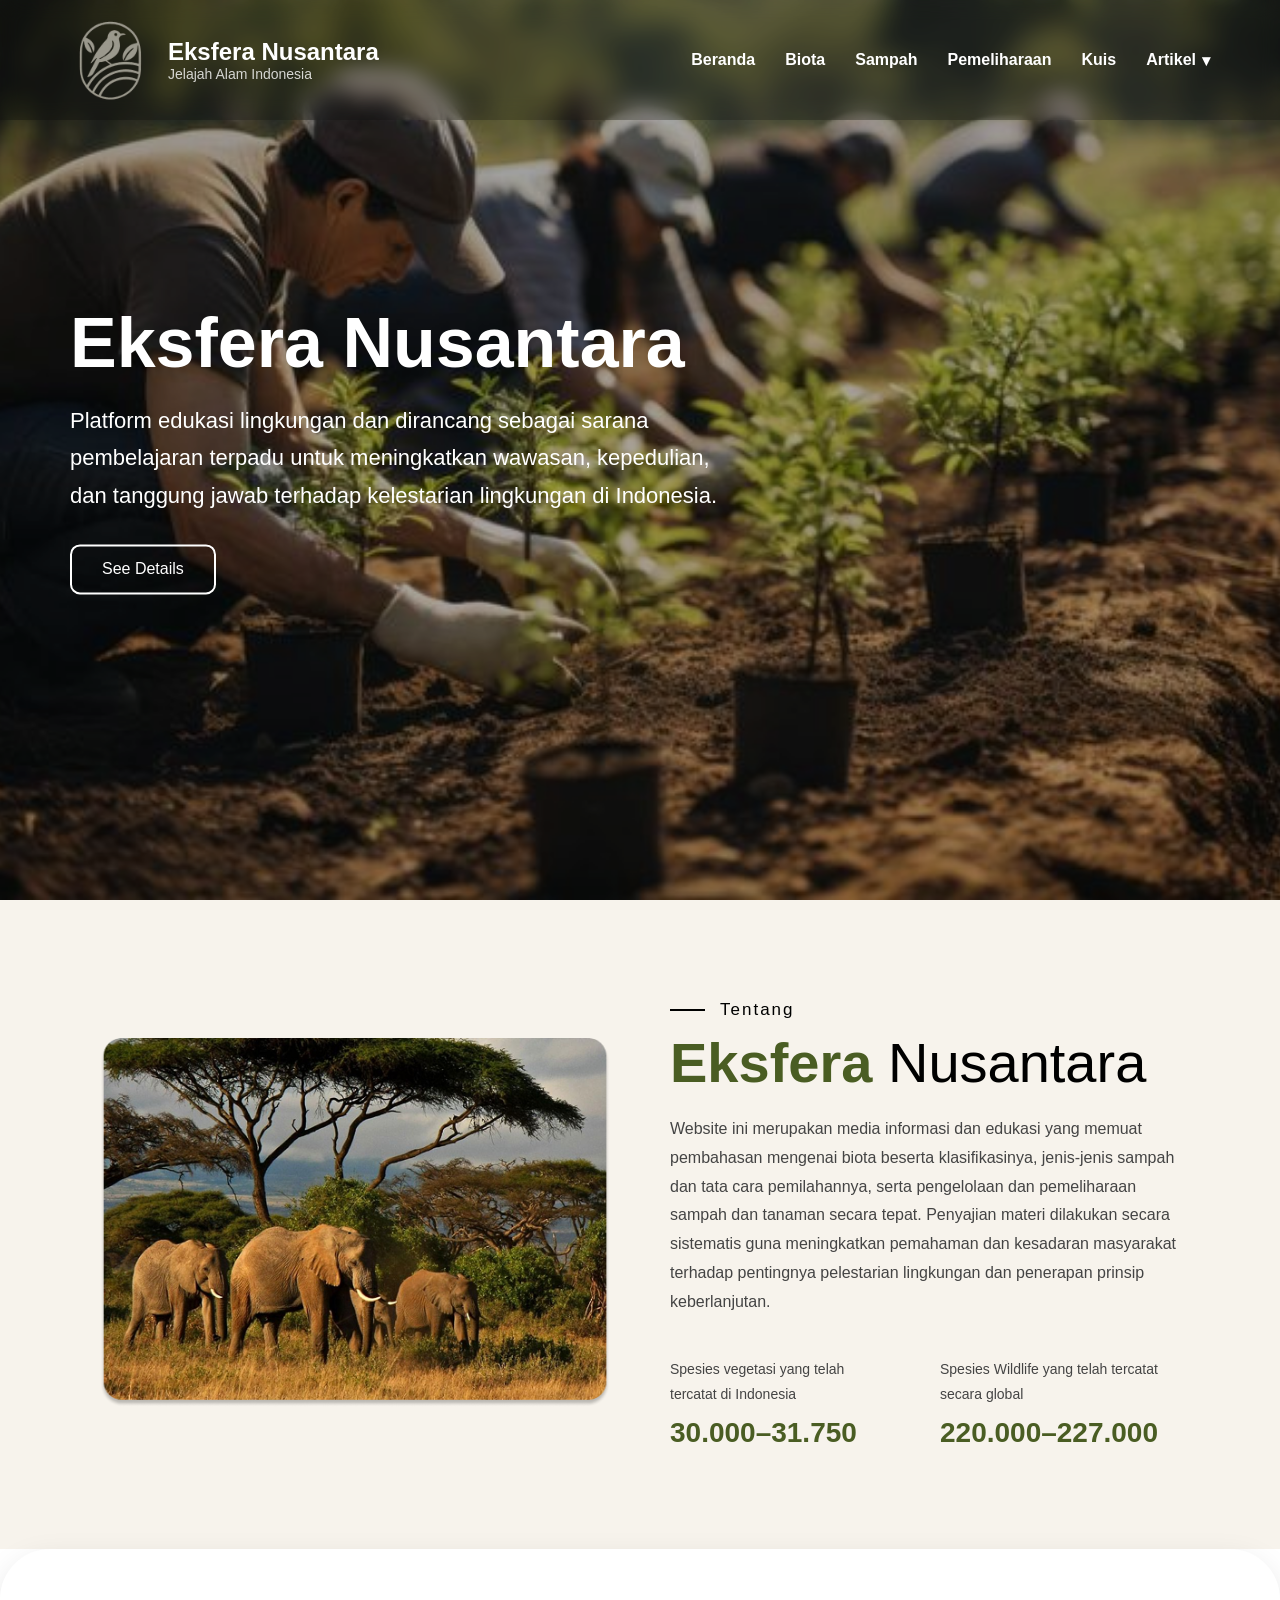
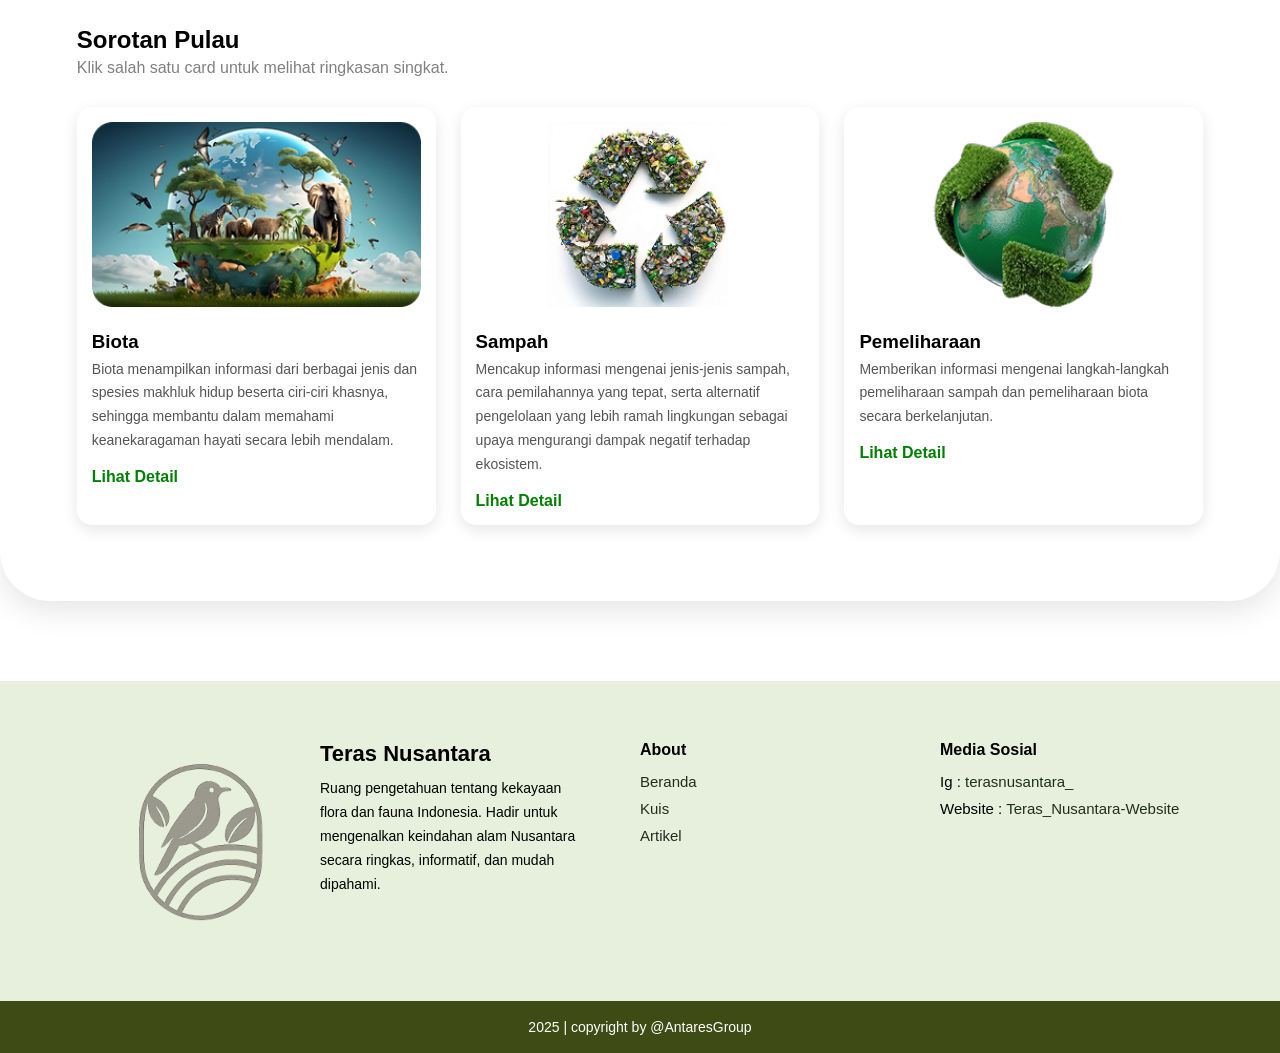
==== pages/beranda.html @ f38873b1 "first commit" ====
<!DOCTYPE html>
<html lang="en">

<head>
    <meta charset="UTF-8">
    <meta name="viewport" content="width=device-width, initial-scale=1.0">
    <link rel="stylesheet" href="../assets/css/beranda.css">
    <title>Eksfera Nusantara | Beranda</title>
</head>

<body>
    <header>
        <nav>
            <div class="logo-nav">
                <img src="../assets/gambar/logo.png" alt="Logo">
            </div>

            <div class="nama-web">
                <h2>Eksfera Nusantara</h2>
                <p>Jelajah Alam Indonesia</p>
            </div>

            <div class="menu-nav">
                <ul>
                    <li><a href="beranda.html">Beranda</a></li>
                    <li><a href="biota.html">Biota</a></li>
                    <li><a href="sampah.html">Sampah</a></li>
                    <li><a href="pemeliharaan.html">Pemeliharaan</a></li>
                    <li><a href="quiz.html">Kuis</a></li>
                </ul>

            <div class="dropdown">
                    <button class="dropbtn">
                        Artikel
                        <span class="arrow">▾</span>
                    </button>

            <div class="dropdown-content">
                        <a href="jawa.html">Pulau Jawa</a>
                        <a href="sumatera.html">Pulau Sumatera</a>
                        <a href="kalimantan.html">Pulau Kalimantan</a>
                        <a href="sulawesi.html">Pulau Sulawesi</a>
                        <a href="papua.html">Pulau Papua</a>
            </div>
        </div>
    </div>

 </nav>
        <div class="tagline">
            <h1>Eksfera Nusantara</h1>
            <p>Platform edukasi lingkungan dan dirancang sebagai sarana pembelajaran terpadu untuk meningkatkan wawasan, kepedulian, dan tanggung jawab terhadap kelestarian lingkungan di Indonesia.</p>
            <a href="#about" class="see-details-btn">See Details</a>
        </div>
    </header>

    <section class="about">
        <div class="about-container">
            <div class="about-image">
            <img src="../assets/gambar/bgTtg.png" alt="">
            </div>

        <div class="about-content">
           <span id="about" class="about-label">Tentang</span>
                <h2><span class="highlight">Eksfera</span> Nusantara</h2>
                    <p>Website ini merupakan media informasi dan edukasi yang memuat pembahasan mengenai biota beserta klasifikasinya, jenis-jenis sampah dan tata cara pemilahannya, serta pengelolaan dan pemeliharaan sampah dan tanaman secara tepat. Penyajian materi dilakukan secara sistematis guna meningkatkan pemahaman dan kesadaran masyarakat terhadap pentingnya pelestarian lingkungan dan penerapan prinsip keberlanjutan.</p>

        <div class="stats">
            <div class="stat">
                <p>Spesies vegetasi yang telah tercatat di Indonesia</p>
                    <h3>30.000–31.750</h3>
        </div>
        <div class="stat">
            <p>Spesies Wildlife yang telah tercatat secara global</p>
                    <h3>220.000–227.000</h3>
        </div>
        </div>
        </div>
        </div>
    </section>

<section class="islands">
    <h2>Sorotan Pulau</h2>
    <p class="sub">Klik salah satu card untuk melihat ringkasan singkat.</p>

    <div class="card-container">
        <div class="card">
            <img src="../assets/gambar/world.png" alt="Biota">
            <h3>Biota</h3>
            <p>Biota menampilkan informasi dari berbagai jenis dan spesies makhluk hidup beserta ciri-ciri khasnya, sehingga membantu dalam memahami keanekaragaman hayati secara lebih mendalam.</p>
            <a class="lihat-detail" href="Sumatera.html">Lihat Detail</a>
        </div>

        <div class="card">
            <img src="../assets/gambar/bgBiota.png" alt="Sampah">
            <h3>Sampah</h3>
            <p>Mencakup informasi mengenai jenis-jenis sampah, cara pemilahannya yang tepat, serta alternatif pengelolaan yang lebih ramah lingkungan sebagai upaya mengurangi dampak negatif terhadap ekosistem.</p>
            <a class="lihat-detail" href="Kalimantan.html">Lihat Detail</a>
        </div>

        <div class="card">
            <img src="../assets/gambar/world2.png" alt="Pemeliharaan">
            <h3>Pemeliharaan</h3>
            <p>Memberikan informasi mengenai langkah-langkah pemeliharaan sampah dan pemeliharaan biota secara       berkelanjutan.</p>
            <a class="lihat-detail" href="jawa.html">Lihat Detail</a>
        </div>
    </div>
</section>

 <footer class="footer">
        <div class="footer-container">

            <div class="footer-brand">
                <img src="../assets/gambar/logo.png">
                <div class="brand-text">
                    <h2>Teras Nusantara</h2>
                    <p>
                        Ruang pengetahuan tentang kekayaan flora dan fauna Indonesia.
                        Hadir untuk mengenalkan keindahan alam Nusantara secara ringkas,
                        informatif, dan mudah dipahami.
                    </p>
                </div>
            </div>

            <div class="footer-menu">
                <h3>About</h3>
                <ul>
                    <li><a href="beranda.html">Beranda</a></li>
                    <li><a href="quiz.html">Kuis</a></li>
                    <li><a href="jawa.html">Artikel</a></li>
                </ul>
            </div>

            <div class="footer-menu">
                <h3>Media Sosial</h3>
                <ul>
                    <li>Ig : <a
                            href="https://www.instagram.com/terasnusantara__?utm_source=ig_web_button_share_sheet&igsh=ZDNlZDc0MzIxNw==">terasnusantara_</a>
                    </li>
                    <li>Website : <a
                            href="https://github.com/royyy-han/Teras_Nusantara-Website">Teras_Nusantara-Website</a></li>
                </ul>
            </div>

        </div>

        <div class="footer-bottom">
            <p>2025 | copyright by @AntaresGroup</p>
        </div>
    </footer>

</body>

</html>
---- assets/css/beranda.css ----
* {
  margin: 0;
  padding: 0;
  box-sizing: border-box;
}

html, body {
  width: 100%;
  overflow-x: hidden;
  font-family: Arial, Helvetica, sans-serif;
}

header {
  width: 100%;
  min-height: 100vh;
  background-image: url(../gambar/hero.jpg);
  background-size: cover;
  background-position: center;
  background-repeat: no-repeat;
  color: white;
  position: relative;
  padding-top: 90px;
}

header::before {
  content: "";
  position: absolute;
  inset: 0;
  background: rgba(0,0,0,0.35);
}

header > * {
  position: relative;
  z-index: 2;
}

/* ===== NAVBAR ===== */
nav {
  position: fixed;
  top: 0;
  left: 0;
  width: 100%;
  z-index: 1000;
  display: flex;
  justify-content: space-between;
  align-items: center;
  padding: 10px 70px;
  /* background: rgba(255,255,255,0.08); */
  background: rgba(0,0,0,0.2);
  backdrop-filter: blur(10px);
  -webkit-backdrop-filter: blur(10px);
}
.logo-nav {
  display: flex;
  margin-left: -10px;
  align-items: center;
  gap: 12px;
}

.logo-nav img {
  width: 100px;
  height: auto;
}

.nama-web {
  margin-left: 8px;
  margin-right: auto;
}

.nama-web h2 {
  font-size: 24px;
  font-weight: bold;
}

.nama-web p {
  font-size: 14px;
  opacity: 0.8;
}

.menu-nav {
  display: flex;
  align-items: center;
  gap: 30px;
}

.menu-nav ul {
  display: flex;
  list-style: none;
  gap: 30px;
}

.menu-nav ul li a {
  text-decoration: none;
  color: white;
  font-weight: 600;
  transition: 0.3s;
}

.menu-nav ul li a:hover {
  opacity: 0.7;
}

.dropdown {
  position: relative;
}

.dropbtn {
  background: transparent;
  border: none;
  color: white;
  font-size: 16px;
  font-weight: 600;
  cursor: pointer;

  display: flex;
  align-items: center;
  gap: 6px;
}

.arrow {
  transition: 0.3s;
}

.dropdown-content {
  position: absolute;
  top: 40px;
  right: 0;
  background: white;
  min-width: 220px;
  border-radius: 12px;
  overflow: hidden;
  opacity: 0;
  visibility: hidden;
  transform: translateY(10px);
  transition: 0.3s ease;
  box-shadow: 0 10px 25px rgba(0,0,0,0.15);
}

.dropdown-content a {
  display: block;
  padding: 14px 18px;
  text-decoration: none;
  color: #333;
  transition: 0.2s;
}

.dropdown-content a:hover {
  background: #f3f3f3;
}

/* ===== HOVER DROPDOWN ===== */
.dropdown:hover .dropdown-content {
  opacity: 1;
  visibility: visible;
  transform: translateY(0);
}

.dropdown:hover .arrow {
  transform: rotate(180deg);
}

.tagline {
  position: absolute;
  top: 50%;
  left: 70px;
  transform: translateY(-50%);
  max-width: 650px;
}

.tagline h1 {
  font-size: 70px;
  line-height: 1.1;
  margin-bottom: 20px;
}

.tagline p {
  font-size: 22px;
  line-height: 1.7;
  margin-bottom: 30px;
}

.see-details-btn {
  display: inline-block;
  padding: 14px 30px;
  border: 2px solid white;
  border-radius: 10px;
  color: white;
  text-decoration: none;
  transition: 0.3s;
}

.see-details-btn:hover {
  background: white;
  color: black;
}

.about {
  background: #f7f3ec;
  padding: clamp(50px, 8vw, 100px);
}

.about-container {
  display: grid;
  grid-template-columns: 1fr 1fr;
  gap: 60px;
  align-items: center;
}

.about-image img {
  width: 100%;
  border-radius: 20px;
  object-fit: cover;
}

.about-label {
  position: relative;
  padding-left: 50px;
  font-size: 17px;
  letter-spacing: 2px;
}

.about-label::before {
  content: "";
  position: absolute;
  left: 0;
  top: 50%;
  width: 35px;
  height: 2px;
  background: #000;
  transform: translateY(-50%);
}

.about-content h2 {
  font-size: clamp(2rem, 5vw, 3.5rem);
  margin: 10px 0 20px;
  font-weight: 500;
}

.about-content .highlight {
  color: #4a5d23;
  font-weight: 700;
}

.about-content p {
  font-size: 16px;
  line-height: 1.8;
  color: #444;
}

.stats {
  display: flex;
  gap: 50px;
  flex-wrap: wrap;
  margin-top: 40px;
}

.stat p {
  font-size: 14px;
  color: #444;
  max-width: 220px;
}

.stat h3 {
  font-size: 28px;
  margin-top: 10px;
  color: #4a5d23;
}

.islands {
  background: white;
  padding: clamp(40px, 6vw, 100px);
  border-radius: 50px;
  box-shadow: 0 10px 30px rgba(0, 0, 0, 0.1);
}

.islands h2 {
  margin-bottom: 5px;
}

.sub {
  color: gray;
  margin-bottom: 30px;
}

.card-container {
  display: grid;
  grid-template-columns: repeat(auto-fit, minmax(280px, 1fr));
  gap: 25px;
}

.card {
  background: #fff;
  border-radius: 15px;
  padding: 15px;
  box-shadow: 0 5px 15px rgba(0, 0, 0, 0.1);
  transition: 0.3s ease;
  cursor: pointer;
}

.card:hover {
  transform: translateY(-8px);
  box-shadow: 0 12px 25px rgba(0, 0, 0, 0.15);
}

.card img {
  width: 100%;
  border-radius: 12px;
  margin-bottom: 10px;
}

.card h3 {
  margin: 10px 0 5px;
}

.card p {
  font-size: 14px;
  color: #555;
  line-height: 1.7;
}

.lihat-detail {
  display: inline-block;
  margin-top: 15px;
  color: green;
  text-decoration: none;
  font-weight: bold;
}

/* FOOTER */

.footer {
  background-color: #e7f0dc;
  margin-top: 80px;
}

.footer-container {
  max-width: 1200px;
  margin: auto;
  padding: clamp(40px, 6vw, 60px);
  display: grid;
  grid-template-columns: 2fr 1fr 1fr;
  gap: 60px;
}

.footer-brand {
  display: flex;
  gap: 20px;
  align-items: flex-start;
}

.footer-brand img {
  width: 200px;
  height: auto;
}

.brand-text h2 {
  font-size: 22px;
}

.brand-text p {
  margin-top: 10px;
  font-size: 14px;
  line-height: 1.7;
}

.footer-menu h3 {
  font-size: 16px;
  margin-bottom: 14px;
}

.footer-menu ul {
  list-style: none;
}

.footer-menu ul li {
  margin-bottom: 10px;
  font-size: 15px;
  
}

.footer-menu ul li a {
  text-decoration: none;
  color: #1f2f1f;
}

.footer-bottom {
  background-color: #3F4B15;
  text-align: center;
  padding: 18px 10px;
}

.footer-bottom p {
  color: white;
  font-size: 14px;
}

.footer-menu ul li a:hover {
  color: #4a5d23;
}

/* responsive */
@media (max-width: 768px) {

 nav {
    flex-direction: column;
    gap: 20px;
    padding: 20px;
  }

  .nama-web {
    margin: 0;
    text-align: center;
  }

  .menu-nav {
    flex-direction: column;
    gap: 15px;
  }

  .menu-nav ul {
    flex-wrap: wrap;
    justify-content: center;
  }

  .dropdown-content {
    left: 50%;
    transform: translateX(-50%) translateY(10px);
  }

  .dropdown:hover .dropdown-content {
    transform: translateX(-50%) translateY(0);
  }

  .tagline {
    left: 20px;
    right: 20px;
    max-width: 100%;
  }

  .tagline h1 {
    font-size: 45px;
  }

  .tagline p {
    font-size: 18px;
  }

  .about {
    padding: 60px 20px;
  }

  .about-container {
    grid-template-columns: 1fr;
  }

  .stats {
    flex-direction: column;
    gap: 20px;
  }

  .islands {
    padding: 40px 20px;
    border-radius: 20px;
  }

  .footer-container {
    grid-template-columns: 1fr;
    text-align: center;
  }

  .footer-brand {
    flex-direction: column;
    align-items: center;
  }
}
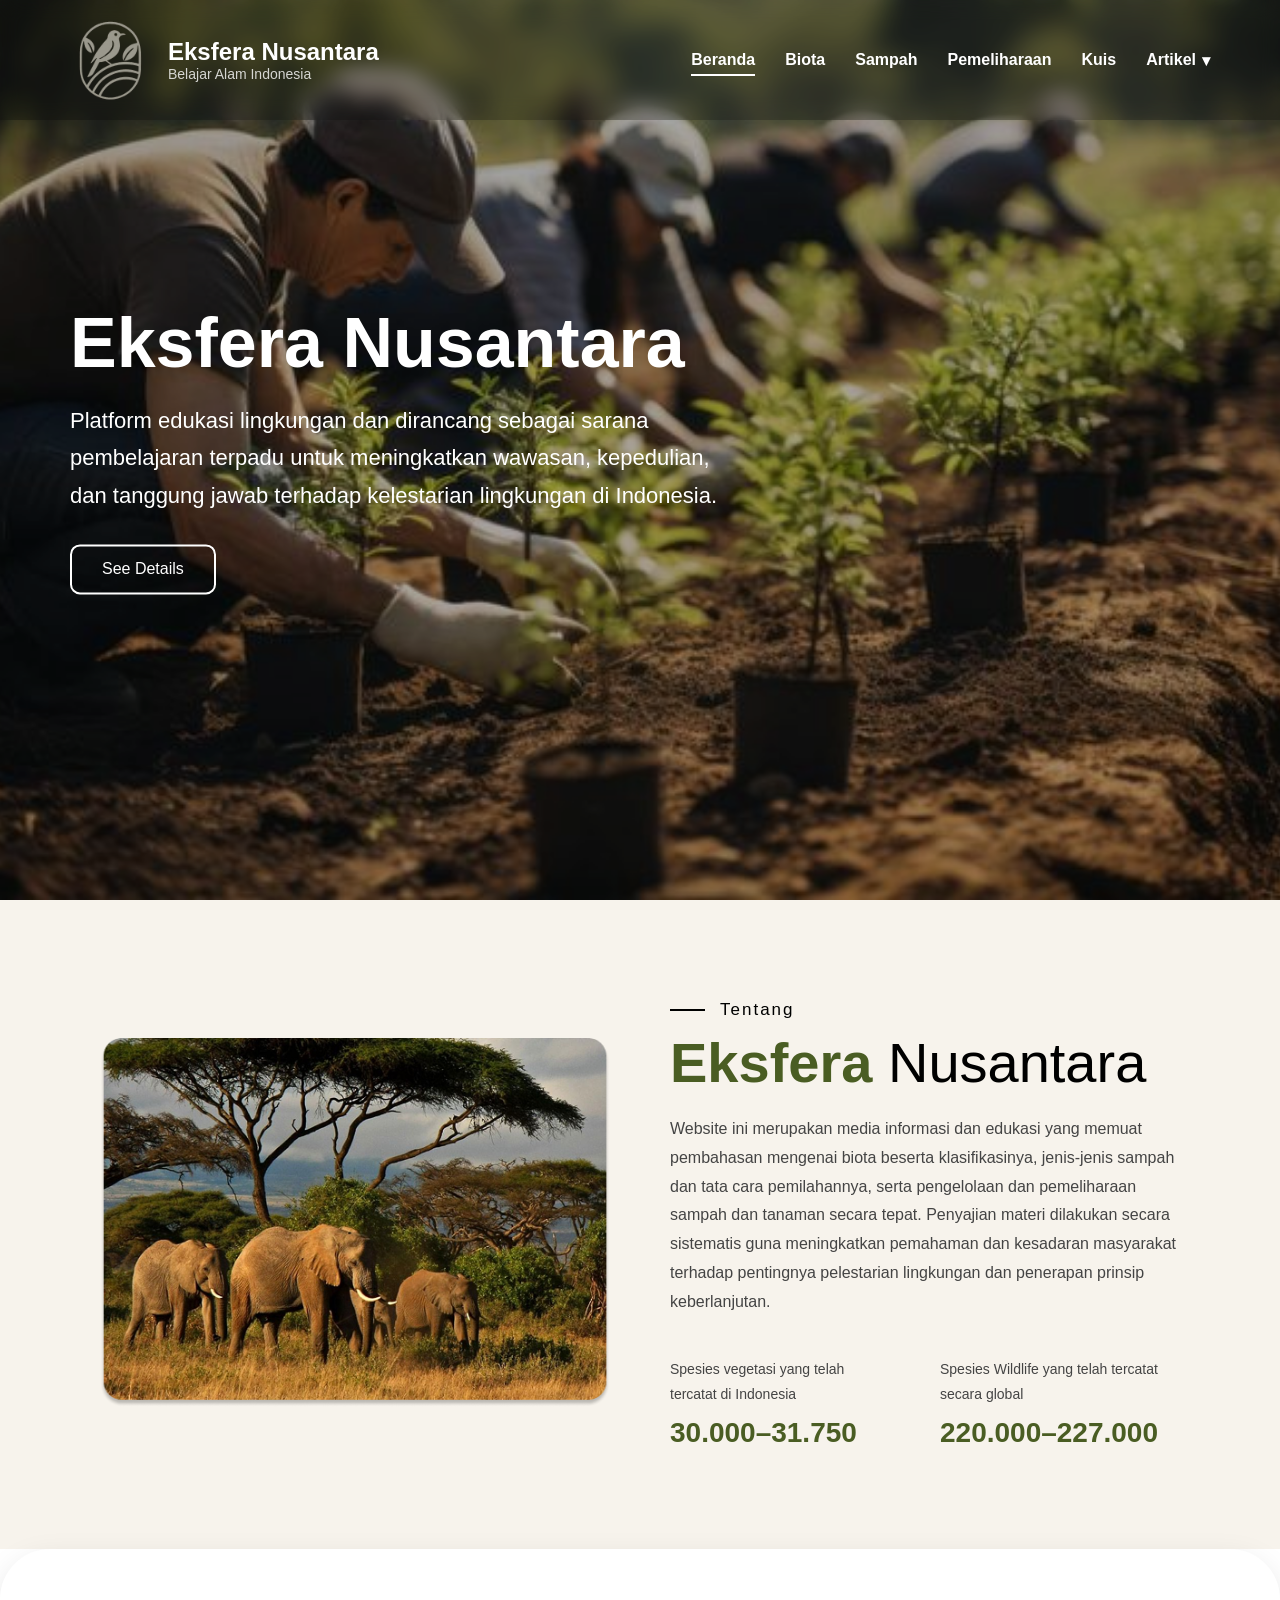
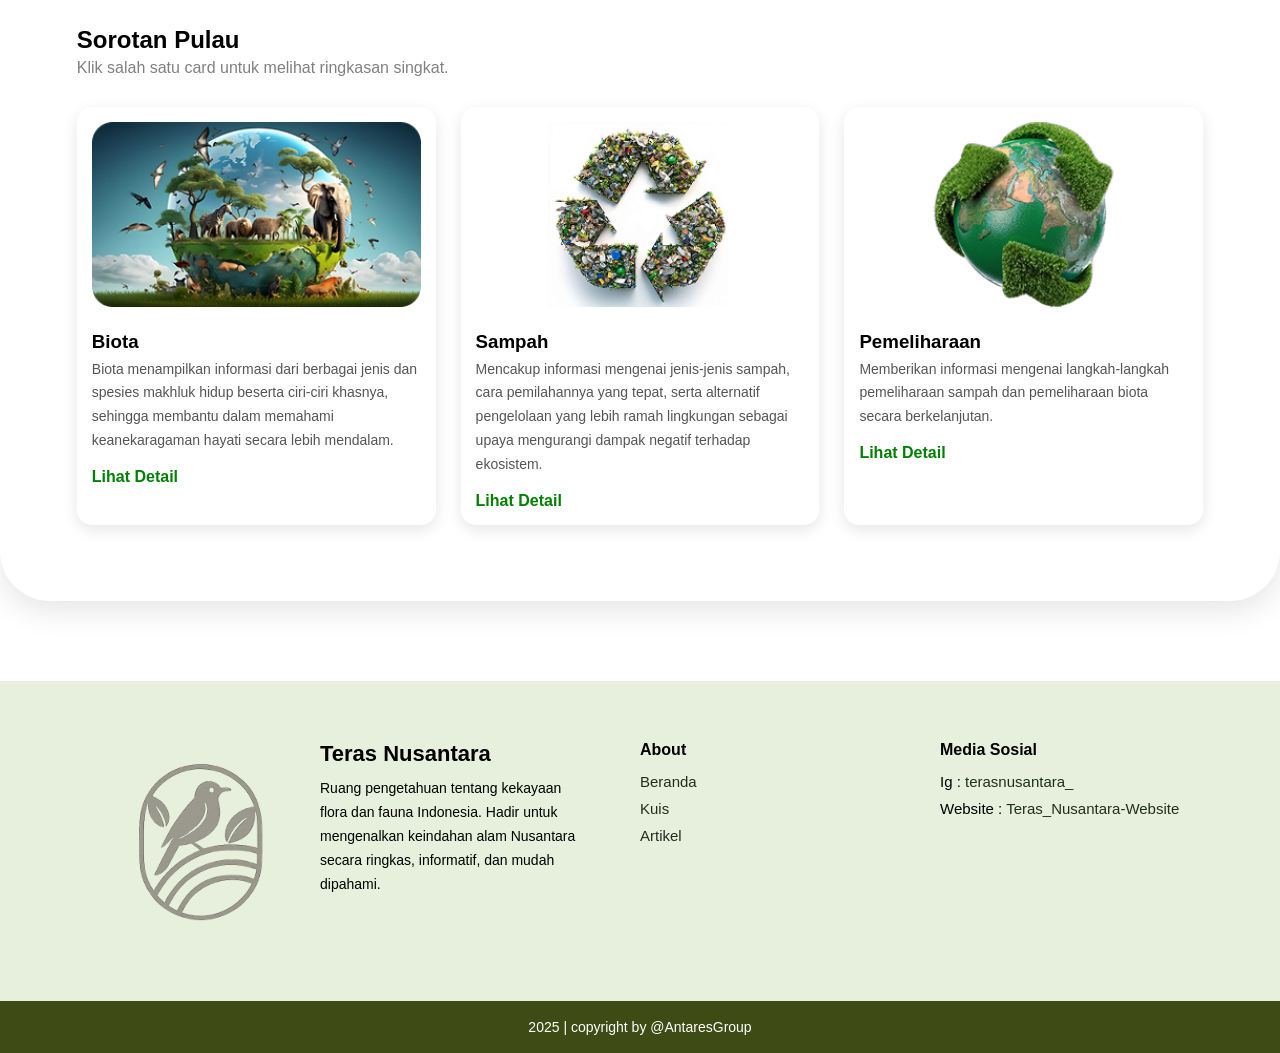
==== commit 564d7061: "add : new code" ====
--- a/pages/beranda.html
+++ b/pages/beranda.html
@@ -9,7 +9,7 @@
 </head>
 
 <body>
-    <header>
+    <header class="hero-beranda">
         <nav>
             <div class="logo-nav">
                 <img src="../assets/gambar/logo.png" alt="Logo">
@@ -17,12 +17,12 @@
 
             <div class="nama-web">
                 <h2>Eksfera Nusantara</h2>
-                <p>Jelajah Alam Indonesia</p>
+                <p>Belajar Alam Indonesia</p>
             </div>
 
             <div class="menu-nav">
                 <ul>
-                    <li><a href="beranda.html">Beranda</a></li>
+                    <li><a href="beranda.html" class="active">Beranda</a></li>
                     <li><a href="biota.html">Biota</a></li>
                     <li><a href="sampah.html">Sampah</a></li>
                     <li><a href="pemeliharaan.html">Pemeliharaan</a></li>
@@ -91,7 +91,7 @@
         </div>
 
         <div class="card">
-            <img src="../assets/gambar/bgBiota.png" alt="Sampah">
+            <img src="../assets/gambar/biota.png" alt="Sampah">
             <h3>Sampah</h3>
             <p>Mencakup informasi mengenai jenis-jenis sampah, cara pemilahannya yang tepat, serta alternatif pengelolaan yang lebih ramah lingkungan sebagai upaya mengurangi dampak negatif terhadap ekosistem.</p>
             <a class="lihat-detail" href="Kalimantan.html">Lihat Detail</a>
--- a/assets/css/beranda.css
+++ b/assets/css/beranda.css
@@ -4,6 +4,10 @@
   box-sizing: border-box;
 }
 
+html {
+  scroll-behavior: smooth;
+}
+
 html, body {
   width: 100%;
   overflow-x: hidden;
@@ -13,13 +17,24 @@
 header {
   width: 100%;
   min-height: 100vh;
-  background-image: url(../gambar/hero.jpg);
   background-size: cover;
   background-position: center;
   background-repeat: no-repeat;
   color: white;
   position: relative;
   padding-top: 90px;
+}
+
+header.hero-beranda {
+  background-image: url(../gambar/bgBeranda.jpg);
+}
+
+header.hero-sampah {
+  background-image: url(../gambar/bgSampah.png);
+}
+
+header.hero-pemeliharaan {
+  background-image: url(../gambar/bgPemeliharaan.png);
 }
 
 header::before {
@@ -45,11 +60,11 @@
   justify-content: space-between;
   align-items: center;
   padding: 10px 70px;
-  /* background: rgba(255,255,255,0.08); */
   background: rgba(0,0,0,0.2);
   backdrop-filter: blur(10px);
   -webkit-backdrop-filter: blur(10px);
 }
+
 .logo-nav {
   display: flex;
   margin-left: -10px;
@@ -97,9 +112,17 @@
 }
 
 .menu-nav ul li a:hover {
-  opacity: 0.7;
-}
-
+  opacity: 1;
+}
+
+.menu-nav ul li a:hover,
+.menu-nav ul li a.active {
+  border-bottom: 2px solid white; 
+  padding-bottom: 6px;           
+  opacity: 1;                   
+}
+
+/* ===== DROPDOWN ===== */
 .dropdown {
   position: relative;
 }
@@ -111,7 +134,6 @@
   font-size: 16px;
   font-weight: 600;
   cursor: pointer;
-
   display: flex;
   align-items: center;
   gap: 6px;
@@ -159,6 +181,7 @@
   transform: rotate(180deg);
 }
 
+/* ===== HERO TAGLINE ===== */
 .tagline {
   position: absolute;
   top: 50%;
@@ -194,6 +217,7 @@
   color: black;
 }
 
+/* ===== ABOUT SECTION ===== */
 .about {
   background: #f7f3ec;
   padding: clamp(50px, 8vw, 100px);
@@ -266,6 +290,7 @@
   color: #4a5d23;
 }
 
+/* ===== ISLANDS SECTION ===== */
 .islands {
   background: white;
   padding: clamp(40px, 6vw, 100px);
@@ -326,8 +351,7 @@
   font-weight: bold;
 }
 
-/* FOOTER */
-
+/* ===== FOOTER ===== */
 .footer {
   background-color: #e7f0dc;
   margin-top: 80px;
@@ -375,12 +399,15 @@
 .footer-menu ul li {
   margin-bottom: 10px;
   font-size: 15px;
-  
 }
 
 .footer-menu ul li a {
   text-decoration: none;
   color: #1f2f1f;
+}
+
+.footer-menu ul li a:hover {
+  color: #4a5d23;
 }
 
 .footer-bottom {
@@ -394,14 +421,9 @@
   font-size: 14px;
 }
 
-.footer-menu ul li a:hover {
-  color: #4a5d23;
-}
-
-/* responsive */
+/* ===== RESPONSIVE MEDIA QUERY ===== */
 @media (max-width: 768px) {
-
- nav {
+  nav {
     flex-direction: column;
     gap: 20px;
     padding: 20px;
@@ -424,6 +446,7 @@
 
   .dropdown-content {
     left: 50%;
+    right: auto;
     transform: translateX(-50%) translateY(10px);
   }
 
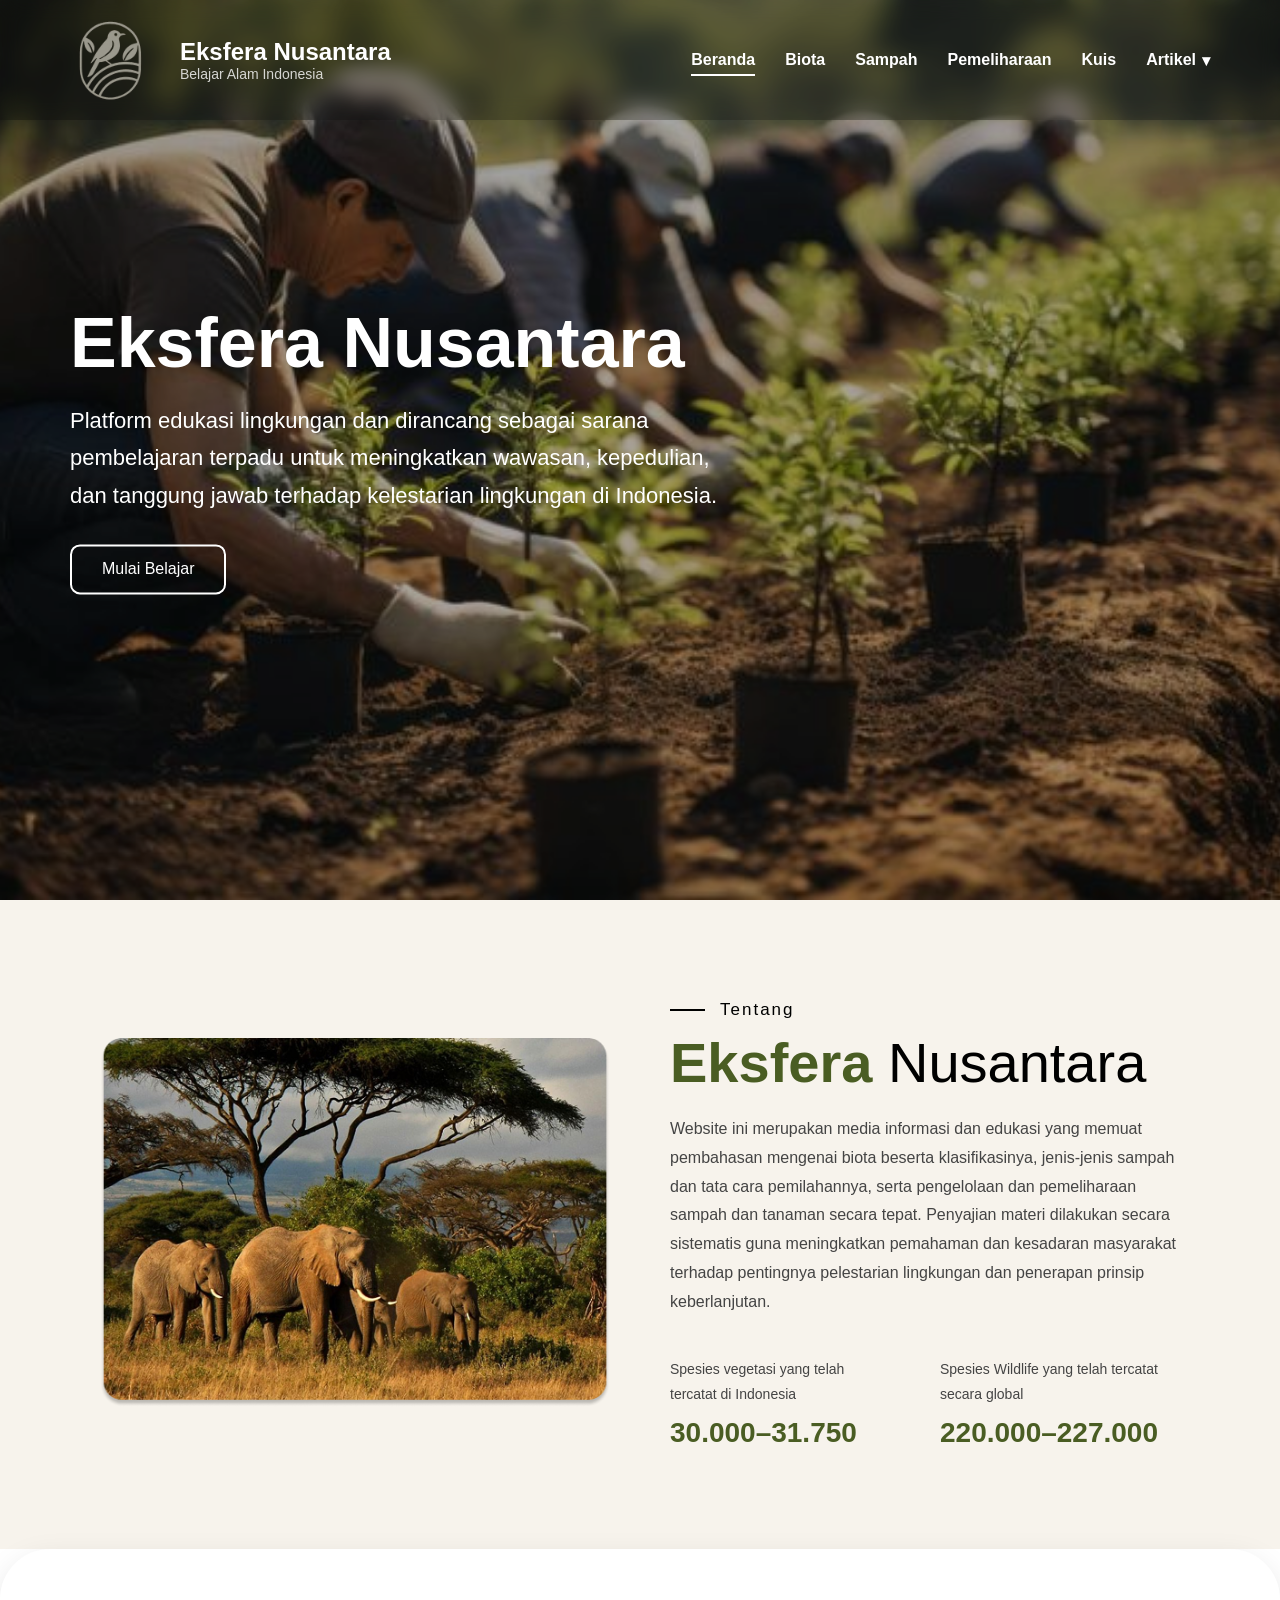
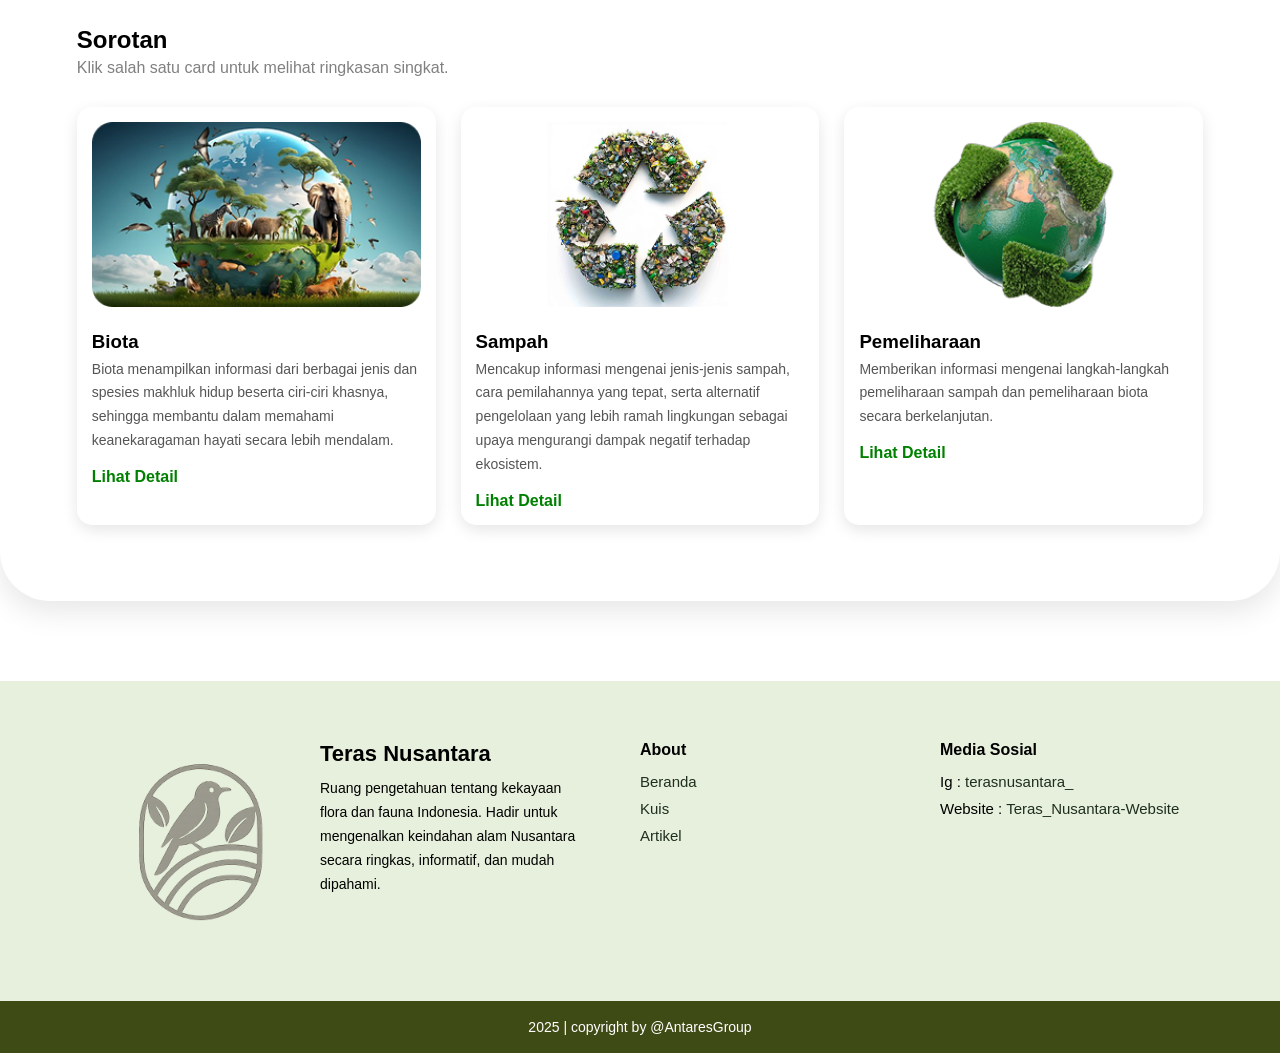
==== commit 27176a90: "add : new thing" ====
--- a/pages/beranda.html
+++ b/pages/beranda.html
@@ -4,7 +4,7 @@
 <head>
     <meta charset="UTF-8">
     <meta name="viewport" content="width=device-width, initial-scale=1.0">
-    <link rel="stylesheet" href="../assets/css/beranda.css">
+    <link rel="stylesheet" href="../assets/css/eksfera.css">
     <title>Eksfera Nusantara | Beranda</title>
 </head>
 
@@ -12,13 +12,14 @@
     <header class="hero-beranda">
         <nav>
             <div class="logo-nav">
-                <img src="../assets/gambar/logo.png" alt="Logo">
-            </div>
+            <img src="../assets/gambar/logo.png" alt="Logo">
 
             <div class="nama-web">
-                <h2>Eksfera Nusantara</h2>
-                <p>Belajar Alam Indonesia</p>
-            </div>
+            <h2>Eksfera Nusantara</h2>
+            <p>Belajar Alam Indonesia</p>
+        </div>
+    </div>
+
 
             <div class="menu-nav">
                 <ul>
@@ -49,7 +50,7 @@
         <div class="tagline">
             <h1>Eksfera Nusantara</h1>
             <p>Platform edukasi lingkungan dan dirancang sebagai sarana pembelajaran terpadu untuk meningkatkan wawasan, kepedulian, dan tanggung jawab terhadap kelestarian lingkungan di Indonesia.</p>
-            <a href="#about" class="see-details-btn">See Details</a>
+            <a href="#about" class="see-details-btn">Mulai Belajar</a>
         </div>
     </header>
 
@@ -79,7 +80,7 @@
     </section>
 
 <section class="islands">
-    <h2>Sorotan Pulau</h2>
+    <h2>Sorotan</h2>
     <p class="sub">Klik salah satu card untuk melihat ringkasan singkat.</p>
 
     <div class="card-container">
@@ -94,14 +95,14 @@
             <img src="../assets/gambar/biota.png" alt="Sampah">
             <h3>Sampah</h3>
             <p>Mencakup informasi mengenai jenis-jenis sampah, cara pemilahannya yang tepat, serta alternatif pengelolaan yang lebih ramah lingkungan sebagai upaya mengurangi dampak negatif terhadap ekosistem.</p>
-            <a class="lihat-detail" href="Kalimantan.html">Lihat Detail</a>
+            <a class="lihat-detail" href="sampah.html">Lihat Detail</a>
         </div>
 
         <div class="card">
             <img src="../assets/gambar/world2.png" alt="Pemeliharaan">
             <h3>Pemeliharaan</h3>
             <p>Memberikan informasi mengenai langkah-langkah pemeliharaan sampah dan pemeliharaan biota secara       berkelanjutan.</p>
-            <a class="lihat-detail" href="jawa.html">Lihat Detail</a>
+            <a class="lihat-detail" href="pemeliharaan.html">Lihat Detail</a>
         </div>
     </div>
 </section>
--- a/assets/css/eksfera.css
+++ b/assets/css/eksfera.css
@@ -0,0 +1,693 @@
+* {
+  margin: 0;
+  padding: 0;
+  box-sizing: border-box;
+}
+
+html {
+  scroll-behavior: smooth;
+}
+
+html, body {
+  width: 100%;
+  overflow-x: hidden;
+  font-family: Arial, Helvetica, sans-serif;
+}
+
+header {
+  width: 100%;
+  min-height: 100vh;
+  background-size: cover;
+  background-position: center;
+  background-repeat: no-repeat;
+  color: white;
+  position: relative;
+  padding-top: 90px;
+}
+
+header.hero-beranda {
+  background-image: url(../gambar/bgBeranda.jpg);
+}
+
+header.hero-sampah {
+  background-image: url(../gambar/bgSampah.png);
+}
+
+header.hero-pemeliharaan {
+  background-image: url(../gambar/bgPemeliharaan.png);
+}
+.hero-pemeliharaan .tagline h1 {
+  font-size: 50px;
+}
+
+header::before {
+  content: "";
+  position: absolute;
+  inset: 0;
+  background: rgba(0,0,0,0.35);
+}
+
+header > * {
+  position: relative;
+  z-index: 2;
+}
+
+/* ===== NAVBAR ===== */
+nav {
+  position: fixed;
+  top: 0;
+  left: 0;
+  width: 100%;
+  z-index: 1000;
+  display: flex;
+  justify-content: space-between;
+  align-items: center;
+  padding: 10px 70px;
+  background: rgba(0,0,0,0.2);
+  backdrop-filter: blur(10px);
+  -webkit-backdrop-filter: blur(10px);
+}
+
+.logo-nav {
+  display: flex;
+  margin-left: -10px;
+  align-items: center;
+  gap: 12px;
+}
+
+.logo-nav img {
+  width: 100px;
+  height: auto;
+}
+
+.nama-web {
+  margin-left: 8px;
+  margin-right: auto;
+}
+
+.nama-web h2 {
+  font-size: 24px;
+  font-weight: bold;
+}
+
+.nama-web p {
+  font-size: 14px;
+  opacity: 0.8;
+}
+
+.menu-nav {
+  display: flex;
+  align-items: center;
+  gap: 30px;
+}
+
+.menu-nav ul {
+  display: flex;
+  list-style: none;
+  gap: 30px;
+}
+
+.menu-nav ul li a {
+  text-decoration: none;
+  color: white;
+  font-weight: 600;
+  transition: 0.3s;
+}
+
+.menu-nav ul li a:hover {
+  opacity: 1;
+}
+
+.menu-nav ul li a:hover,
+.menu-nav ul li a.active {
+  border-bottom: 2px solid white; 
+  padding-bottom: 6px;           
+  opacity: 1;                   
+}
+
+/* ===== DROPDOWN ===== */
+.dropdown {
+  position: relative;
+}
+
+.dropbtn {
+  background: transparent;
+  border: none;
+  color: white;
+  font-size: 16px;
+  font-weight: 600;
+  cursor: pointer;
+  display: flex;
+  align-items: center;
+  gap: 6px;
+}
+
+.arrow {
+  transition: 0.3s;
+}
+
+.dropdown-content {
+  position: absolute;
+  top: 40px;
+  right: 0;
+  background: white;
+  min-width: 220px;
+  border-radius: 12px;
+  overflow: hidden;
+  opacity: 0;
+  visibility: hidden;
+  transform: translateY(10px);
+  transition: 0.3s ease;
+  box-shadow: 0 10px 25px rgba(0,0,0,0.15);
+}
+
+.dropdown-content a {
+  display: block;
+  padding: 14px 18px;
+  text-decoration: none;
+  color: #333;
+  transition: 0.2s;
+}
+
+.dropdown-content a:hover {
+  background: #f3f3f3;
+}
+
+/* ===== HOVER DROPDOWN ===== */
+.dropdown:hover .dropdown-content {
+  opacity: 1;
+  visibility: visible;
+  transform: translateY(0);
+}
+
+.dropdown:hover .arrow {
+  transform: rotate(180deg);
+}
+
+/* ===== HERO TAGLINE ===== */
+.tagline {
+  position: absolute;
+  top: 50%;
+  left: 70px;
+  transform: translateY(-50%);
+  max-width: 650px;
+}
+
+.tagline h1 {
+  font-size: 70px;
+  line-height: 1.1;
+  margin-bottom: 20px;
+}
+
+.tagline p {
+  font-size: 22px;
+  line-height: 1.7;
+  margin-bottom: 30px;
+}
+
+.see-details-btn {
+  display: inline-block;
+  padding: 14px 30px;
+  border: 2px solid white;
+  border-radius: 10px;
+  color: white;
+  text-decoration: none;
+  transition: 0.3s;
+}
+
+.see-details-btn:hover {
+  background: white;
+  color: black;
+}
+
+/* ===== ABOUT SECTION ===== */
+#about {
+  scroll-margin-top: 200px;
+}
+
+.about {
+  background: #f7f3ec;
+  padding: clamp(50px, 8vw, 100px);
+}
+
+.about-container {
+  display: grid;
+  grid-template-columns: 1fr 1fr;
+  gap: 60px;
+  align-items: center;
+}
+
+.about-image img {
+  width: 100%;
+  border-radius: 20px;
+  object-fit: cover;
+}
+
+.about-label {
+  position: relative;
+  padding-left: 50px;
+  font-size: 17px;
+  letter-spacing: 2px;
+}
+
+.about-label::before {
+  content: "";
+  position: absolute;
+  left: 0;
+  top: 50%;
+  width: 35px;
+  height: 2px;
+  background: #000;
+  transform: translateY(-50%);
+}
+
+.about-content h2 {
+  font-size: clamp(2rem, 5vw, 3.5rem);
+  margin: 10px 0 20px;
+  font-weight: 500;
+}
+
+.about-content .highlight {
+  color: #4a5d23;
+  font-weight: 700;
+}
+
+.about-content p {
+  font-size: 16px;
+  line-height: 1.8;
+  color: #444;
+}
+
+.stats {
+  display: flex;
+  gap: 50px;
+  flex-wrap: wrap;
+  margin-top: 40px;
+}
+
+.stat p {
+  font-size: 14px;
+  color: #444;
+  max-width: 220px;
+}
+
+.stat h3 {
+  font-size: 28px;
+  margin-top: 10px;
+  color: #4a5d23;
+}
+
+/* ===== ISLANDS SECTION ===== */
+.islands {
+  background: white;
+  padding: clamp(40px, 6vw, 100px);
+  border-radius: 50px;
+  box-shadow: 0 10px 30px rgba(0, 0, 0, 0.1);
+}
+
+.islands h2 {
+  margin-bottom: 5px;
+}
+
+.sub {
+  color: gray;
+  margin-bottom: 30px;
+}
+
+.card-container {
+  display: grid;
+  grid-template-columns: repeat(auto-fit, minmax(280px, 1fr));
+  gap: 25px;
+}
+
+.card {
+  background: #fff;
+  border-radius: 15px;
+  padding: 15px;
+  box-shadow: 0 5px 15px rgba(0, 0, 0, 0.1);
+  transition: 0.3s ease;
+  cursor: pointer;
+}
+
+.card:hover {
+  transform: translateY(-8px);
+  box-shadow: 0 12px 25px rgba(0, 0, 0, 0.15);
+}
+
+.card img {
+  width: 100%;
+  border-radius: 12px;
+  margin-bottom: 10px;
+}
+
+.card h3 {
+  margin: 10px 0 5px;
+}
+
+.card p {
+  font-size: 14px;
+  color: #555;
+  line-height: 1.7;
+}
+
+.lihat-detail {
+  display: inline-block;
+  margin-top: 15px;
+  color: green;
+  text-decoration: none;
+  font-weight: bold;
+}
+
+/* ===== FOOTER ===== */
+.footer {
+  background-color: #e7f0dc;
+  margin-top: 80px;
+}
+
+.footer-container {
+  max-width: 1200px;
+  margin: auto;
+  padding: clamp(40px, 6vw, 60px);
+  display: grid;
+  grid-template-columns: 2fr 1fr 1fr;
+  gap: 60px;
+}
+
+.footer-brand {
+  display: flex;
+  gap: 20px;
+  align-items: flex-start;
+}
+
+.footer-brand img {
+  width: 200px;
+  height: auto;
+}
+
+.brand-text h2 {
+  font-size: 22px;
+}
+
+.brand-text p {
+  margin-top: 10px;
+  font-size: 14px;
+  line-height: 1.7;
+}
+
+.footer-menu h3 {
+  font-size: 16px;
+  margin-bottom: 14px;
+}
+
+.footer-menu ul {
+  list-style: none;
+}
+
+.footer-menu ul li {
+  margin-bottom: 10px;
+  font-size: 15px;
+}
+
+.footer-menu ul li a {
+  text-decoration: none;
+  color: #1f2f1f;
+}
+
+.footer-menu ul li a:hover {
+  color: #4a5d23;
+}
+
+.footer-bottom {
+  background-color: #3F4B15;
+  text-align: center;
+  padding: 18px 10px;
+}
+
+.footer-bottom p {
+  color: white;
+  font-size: 14px;
+}
+
+/* ===== RESPONSIVE MEDIA QUERY ===== */
+@media (max-width: 768px) {
+  nav {
+    flex-direction: column;
+    gap: 20px;
+    padding: 20px;
+  }
+
+  .nama-web {
+    margin: 0;
+    text-align: center;
+  }
+
+  .menu-nav {
+    flex-direction: column;
+    gap: 15px;
+  }
+
+  .menu-nav ul {
+    flex-wrap: wrap;
+    justify-content: center;
+  }
+
+  .dropdown-content {
+    left: 50%;
+    right: auto;
+    transform: translateX(-50%) translateY(10px);
+  }
+
+  .dropdown:hover .dropdown-content {
+    transform: translateX(-50%) translateY(0);
+  }
+
+  .tagline {
+    left: 20px;
+    right: 20px;
+    max-width: 100%;
+  }
+
+  .tagline h1 {
+    font-size: 45px;
+  }
+
+  .tagline p {
+    font-size: 18px;
+  }
+
+  .about {
+    padding: 60px 20px;
+  }
+
+  .about-container {
+    grid-template-columns: 1fr;
+  }
+
+  .stats {
+    flex-direction: column;
+    gap: 20px;
+  }
+
+  .islands {
+    padding: 40px 20px;
+    border-radius: 20px;
+  }
+
+  .footer-container {
+    grid-template-columns: 1fr;
+    text-align: center;
+  }
+
+  .footer-brand {
+    flex-direction: column;
+    align-items: center;
+  }
+}
+/* sampah css */
+#jenis-sampah {
+  scroll-margin-top: 130px;
+}
+.sampah-container {
+    background-color: #FAF6ED;
+    padding: 80px 5%;
+    color: #333;
+}
+
+.section-title {
+    text-align: center;
+    margin-bottom: 50px;
+}
+
+.section-title h2 {
+    font-size: 28px;
+    margin-bottom: 10px;
+    color: #111;
+}
+
+.section-title p {
+    font-size: 16px;
+    color: #555;
+}
+
+/* --- GRID 5 JENIS SAMPAH --- */
+.jenis-grid {
+    display: grid;
+    grid-template-columns: repeat(auto-fit, minmax(220px, 1fr));
+    gap: 20px;
+    margin-bottom: 90px;
+}
+
+.card-jenis {
+    background-color: transparent;
+    border: 1px solid #E0D6C8;
+    border-radius: 15px;
+    padding: 25px 15px;
+    text-align: center;
+    transition: 0.3s;
+}
+
+.card-jenis:hover {
+    background-color: white;
+    box-shadow: 0 10px 20px rgba(0,0,0,0.05);
+    transform: translateY(-5px);
+}
+
+.card-jenis img {
+    width: 70px;
+    height: 70px;
+    object-fit: contain;
+    margin-bottom: 15px;
+}
+
+.card-jenis h3 {
+    font-size: 18px;
+    margin-bottom: 15px;
+    color: #222;
+}
+
+.card-jenis p {
+    font-size: 13px;
+    line-height: 1.6;
+    color: #666;
+    margin-bottom: 15px;
+}
+
+.contoh-box {
+    font-size: 12px;
+    line-height: 1.5;
+    color: #444;
+    margin-bottom: 20px;
+}
+
+.terurai {
+    font-size: 13px;
+    font-weight: bold;
+}
+
+.terurai .hijau { color: #329932; } /* Warna hijau untuk organik/kertas */
+.terurai .merah { color: #CC3333; } /* Warna merah untuk lama/tidak terurai */
+
+/* --- LIST DAMPAK SAMPAH --- */
+.dampak-list {
+    display: flex;
+    flex-direction: column;
+    gap: 20px;
+    max-width: 1000px;
+    margin: 0 auto 90px auto;
+}
+
+.dampak-item {
+    background-color: white;
+    border-radius: 12px;
+    padding: 25px 35px;
+    box-shadow: 0 4px 15px rgba(0,0,0,0.03);
+}
+
+.dampak-item h3 {
+    font-size: 17px;
+    margin-bottom: 15px;
+    color: #222;
+}
+
+.dampak-item ul {
+    list-style-type: disc;
+    padding-left: 20px;
+}
+
+.dampak-item ul li {
+    font-size: 14px;
+    line-height: 1.7;
+    color: #444;
+    margin-bottom: 8px;
+}
+
+.dampak-item ul li strong {
+    color: #222;
+}
+
+/* --- CALL TO ACTION (KUIS) --- */
+.cta-sampah {
+    display: grid;
+    grid-template-columns: 1fr 1fr;
+    gap: 30px;
+    max-width: 1000px;
+    margin: 0 auto;
+}
+
+.cta-card {
+    background-color: #F4EFE6;
+    border: 1px solid #E0D6C8;
+    border-radius: 15px;
+    padding: 30px;
+    display: flex;
+    flex-direction: column;
+    align-items: flex-start;
+}
+
+.cta-card h3 {
+    font-size: 18px;
+    margin-bottom: 10px;
+    color: #111;
+}
+
+.cta-card p {
+    font-size: 14px;
+    line-height: 1.6;
+    color: #555;
+    margin-bottom: 25px;
+    flex-grow: 1; /* Mendorong tombol selalu ke bawah agar sejajar */
+}
+
+.btn-outline {
+    display: inline-block;
+    padding: 10px 25px;
+    border: 2px solid #329932;
+    color: #329932;
+    text-decoration: none;
+    border-radius: 6px;
+    font-weight: bold;
+    font-size: 14px;
+    transition: 0.3s;
+}
+
+.btn-outline:hover {
+    background-color: #329932;
+    color: white;
+}
+
+/* =========================================
+   RESPONSIVE (HP / MOBILE)
+========================================= */
+@media (max-width: 768px) {
+    .sampah-container {
+        padding: 60px 20px;
+    }
+    
+    .cta-sampah {
+        grid-template-columns: 1fr; /* Tombol CTA menumpuk di HP */
+    }
+
+    .dampak-item {
+        padding: 20px;
+    }
+}
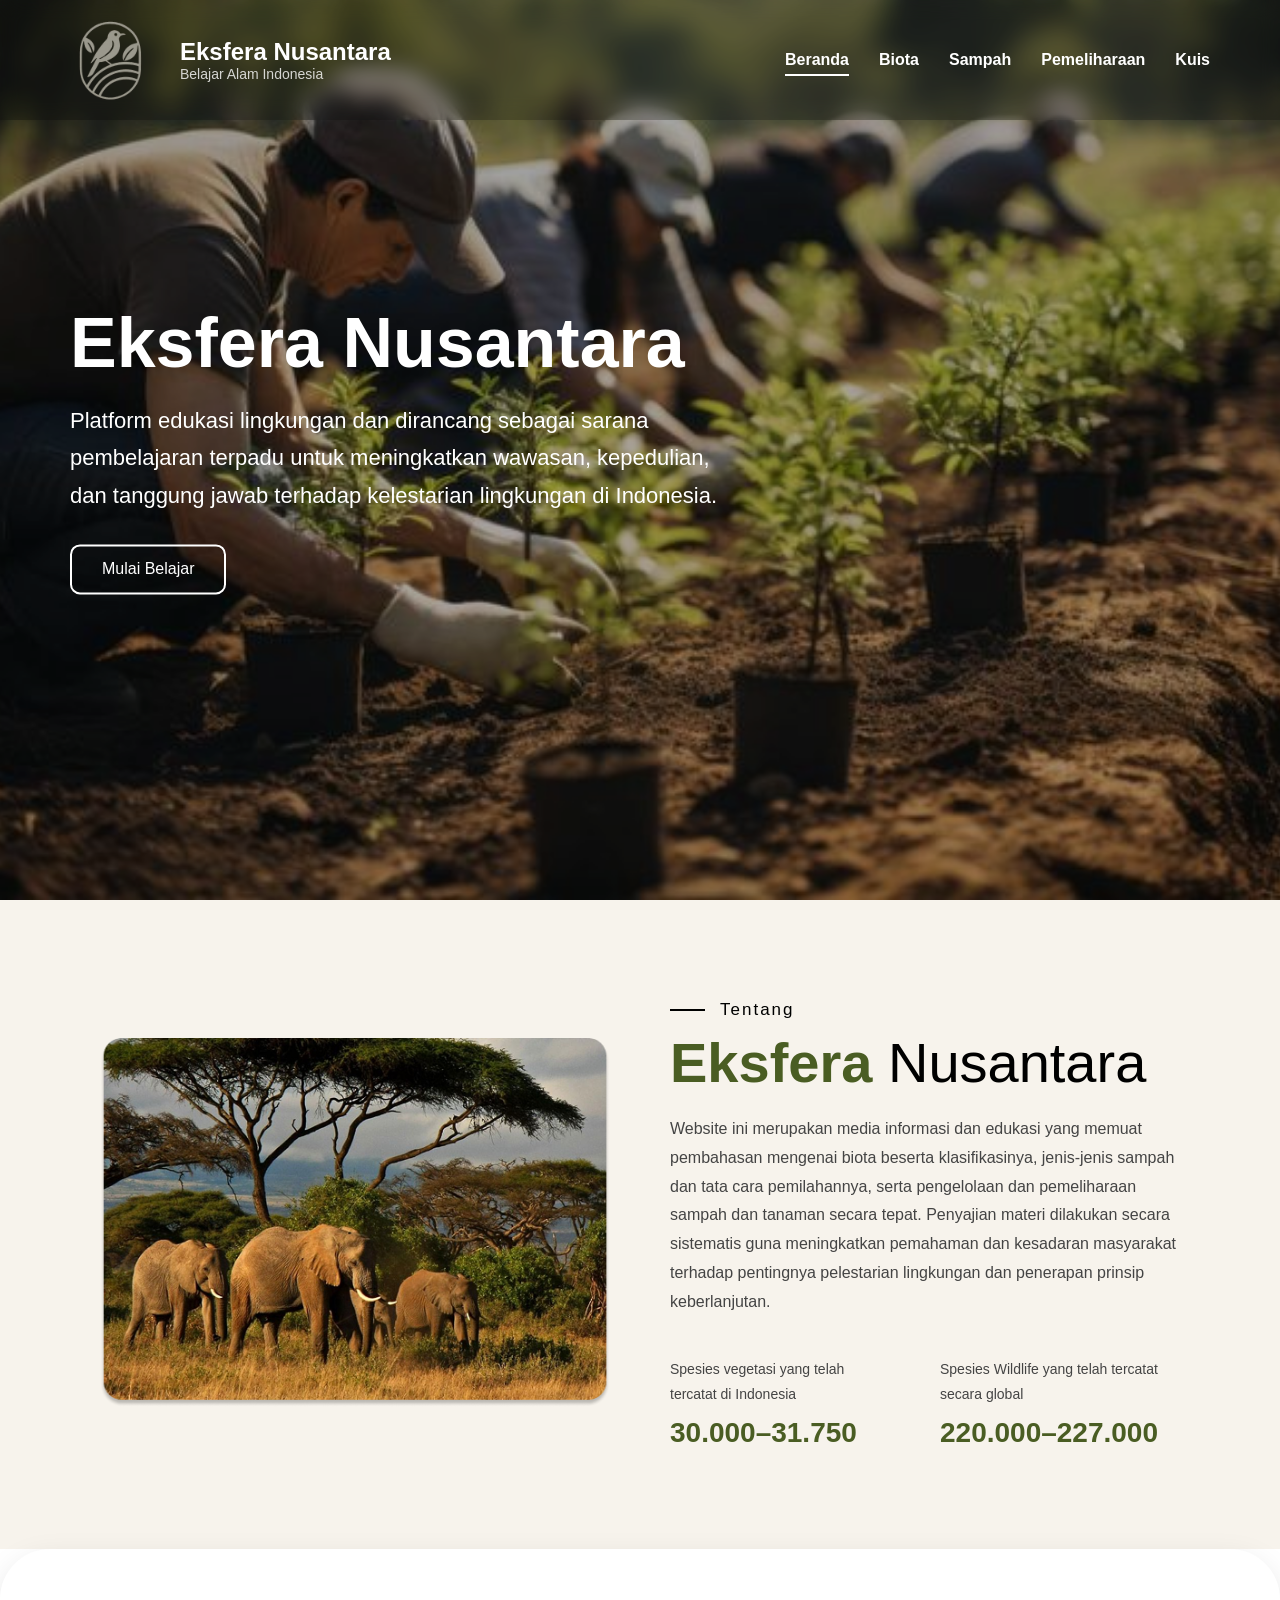
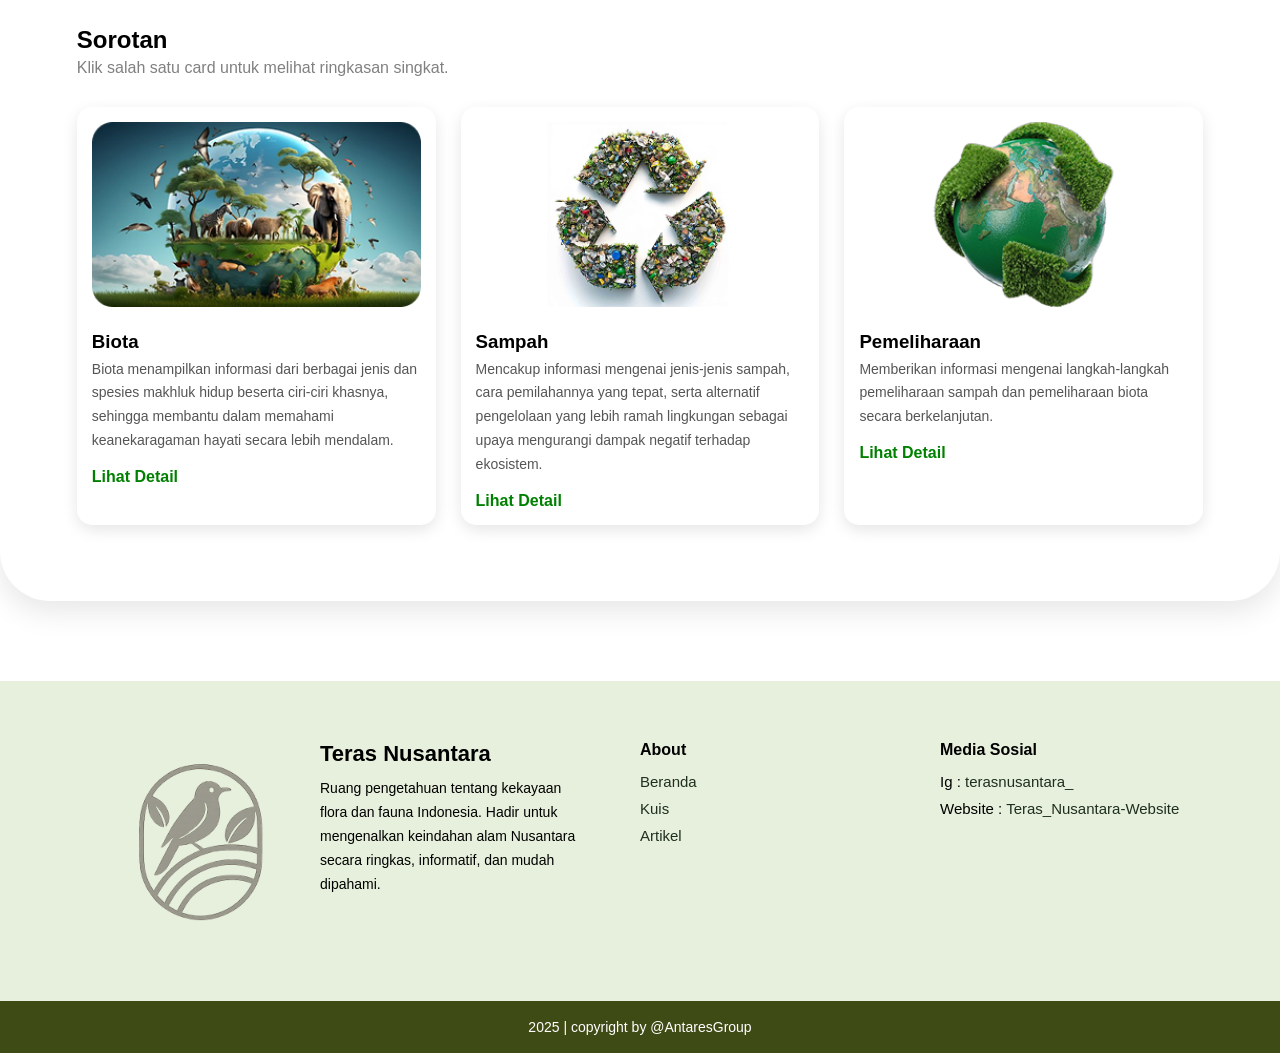
==== commit df779de4: "add : folder quiz" ====
--- a/pages/beranda.html
+++ b/pages/beranda.html
@@ -20,7 +20,6 @@
         </div>
     </div>
 
-
             <div class="menu-nav">
                 <ul>
                     <li><a href="beranda.html" class="active">Beranda</a></li>
@@ -29,23 +28,7 @@
                     <li><a href="pemeliharaan.html">Pemeliharaan</a></li>
                     <li><a href="quiz.html">Kuis</a></li>
                 </ul>
-
-            <div class="dropdown">
-                    <button class="dropbtn">
-                        Artikel
-                        <span class="arrow">▾</span>
-                    </button>
-
-            <div class="dropdown-content">
-                        <a href="jawa.html">Pulau Jawa</a>
-                        <a href="sumatera.html">Pulau Sumatera</a>
-                        <a href="kalimantan.html">Pulau Kalimantan</a>
-                        <a href="sulawesi.html">Pulau Sulawesi</a>
-                        <a href="papua.html">Pulau Papua</a>
-            </div>
-        </div>
     </div>
-
  </nav>
         <div class="tagline">
             <h1>Eksfera Nusantara</h1>
@@ -101,7 +84,7 @@
         <div class="card">
             <img src="../assets/gambar/world2.png" alt="Pemeliharaan">
             <h3>Pemeliharaan</h3>
-            <p>Memberikan informasi mengenai langkah-langkah pemeliharaan sampah dan pemeliharaan biota secara       berkelanjutan.</p>
+            <p>Memberikan informasi mengenai langkah-langkah pemeliharaan sampah dan pemeliharaan biota secara berkelanjutan.</p>
             <a class="lihat-detail" href="pemeliharaan.html">Lihat Detail</a>
         </div>
     </div>
--- a/assets/css/eksfera.css
+++ b/assets/css/eksfera.css
@@ -40,6 +40,21 @@
   font-size: 50px;
 }
 
+header.header-polos {
+  min-height: auto;
+  background-color: #EFEADD; 
+  padding-bottom: 20px;
+}
+header.header-polos::before {
+  display: none; 
+}
+header.header-polos .nama-web h2,
+header.header-polos .nama-web p,
+header.header-polos .menu-nav ul li a,
+header.header-polos .dropbtn {
+  color: #333; 
+}
+
 header::before {
   content: "";
   position: absolute;
@@ -52,7 +67,6 @@
   z-index: 2;
 }
 
-/* ===== NAVBAR ===== */
 nav {
   position: fixed;
   top: 0;
@@ -125,66 +139,6 @@
   opacity: 1;                   
 }
 
-/* ===== DROPDOWN ===== */
-.dropdown {
-  position: relative;
-}
-
-.dropbtn {
-  background: transparent;
-  border: none;
-  color: white;
-  font-size: 16px;
-  font-weight: 600;
-  cursor: pointer;
-  display: flex;
-  align-items: center;
-  gap: 6px;
-}
-
-.arrow {
-  transition: 0.3s;
-}
-
-.dropdown-content {
-  position: absolute;
-  top: 40px;
-  right: 0;
-  background: white;
-  min-width: 220px;
-  border-radius: 12px;
-  overflow: hidden;
-  opacity: 0;
-  visibility: hidden;
-  transform: translateY(10px);
-  transition: 0.3s ease;
-  box-shadow: 0 10px 25px rgba(0,0,0,0.15);
-}
-
-.dropdown-content a {
-  display: block;
-  padding: 14px 18px;
-  text-decoration: none;
-  color: #333;
-  transition: 0.2s;
-}
-
-.dropdown-content a:hover {
-  background: #f3f3f3;
-}
-
-/* ===== HOVER DROPDOWN ===== */
-.dropdown:hover .dropdown-content {
-  opacity: 1;
-  visibility: visible;
-  transform: translateY(0);
-}
-
-.dropdown:hover .arrow {
-  transform: rotate(180deg);
-}
-
-/* ===== HERO TAGLINE ===== */
 .tagline {
   position: absolute;
   top: 50%;
@@ -220,7 +174,6 @@
   color: black;
 }
 
-/* ===== ABOUT SECTION ===== */
 #about {
   scroll-margin-top: 200px;
 }
@@ -297,7 +250,6 @@
   color: #4a5d23;
 }
 
-/* ===== ISLANDS SECTION ===== */
 .islands {
   background: white;
   padding: clamp(40px, 6vw, 100px);
@@ -529,7 +481,6 @@
     color: #555;
 }
 
-/* --- GRID 5 JENIS SAMPAH --- */
 .jenis-grid {
     display: grid;
     grid-template-columns: repeat(auto-fit, minmax(220px, 1fr));
@@ -584,10 +535,9 @@
     font-weight: bold;
 }
 
-.terurai .hijau { color: #329932; } /* Warna hijau untuk organik/kertas */
-.terurai .merah { color: #CC3333; } /* Warna merah untuk lama/tidak terurai */
-
-/* --- LIST DAMPAK SAMPAH --- */
+.terurai .hijau { color: #329932; }
+.terurai .merah { color: #CC3333; } 
+
 .dampak-list {
     display: flex;
     flex-direction: column;
@@ -625,7 +575,6 @@
     color: #222;
 }
 
-/* --- CALL TO ACTION (KUIS) --- */
 .cta-sampah {
     display: grid;
     grid-template-columns: 1fr 1fr;
@@ -655,7 +604,7 @@
     line-height: 1.6;
     color: #555;
     margin-bottom: 25px;
-    flex-grow: 1; /* Mendorong tombol selalu ke bawah agar sejajar */
+    flex-grow: 1;
 }
 
 .btn-outline {
@@ -684,10 +633,219 @@
     }
     
     .cta-sampah {
-        grid-template-columns: 1fr; /* Tombol CTA menumpuk di HP */
+        grid-template-columns: 1fr;
     }
 
     .dampak-item {
         padding: 20px;
     }
-}+}
+
+/* pemeliharaan css */
+.pemeliharaan-container {
+    background-color: #FAF6ED; 
+    padding: 80px 5%;
+    color: #333;
+}
+
+.section-title {
+    text-align: center;
+    margin-bottom: 50px;
+}
+
+.section-title h2 {
+    font-size: 28px;
+    margin-bottom: 15px;
+    color: #111;
+}
+
+.section-title p {
+    font-size: 16px;
+    line-height: 1.6;
+    color: #555;
+}
+
+.panduan-grid {
+    display: grid;
+    grid-template-columns: repeat(auto-fit, minmax(300px, 1fr));
+    gap: 30px;
+    max-width: 1100px;
+    margin: 0 auto 90px auto;
+}
+
+.panduan-card {
+    background-color: #FCFBF8;
+    border: 1px solid #EAE3D5;
+    border-radius: 15px;
+    padding: 35px 30px;
+    box-shadow: 0 4px 15px rgba(0,0,0,0.02);
+    display: flex;
+    flex-direction: column;
+    align-items: flex-start;
+    transition: 0.3s;
+}
+
+.panduan-card:hover {
+    transform: translateY(-5px);
+    box-shadow: 0 10px 25px rgba(0,0,0,0.06);
+}
+
+.panduan-card h3 {
+    font-size: 22px;
+    margin-bottom: 15px;
+    color: #111;
+}
+
+.panduan-card p {
+    font-size: 14px;
+    line-height: 1.7;
+    color: #444;
+    margin-bottom: 25px;
+    flex-grow: 1;
+}
+
+.btn-outline {
+    display: inline-block;
+    padding: 10px 20px;
+    border: 2px solid #329932; 
+    color: #329932;
+    text-decoration: none;
+    border-radius: 6px;
+    font-weight: bold;
+    font-size: 14px;
+    transition: 0.3s;
+}
+
+.btn-outline:hover {
+    background-color: #329932;
+    color: white;
+}
+
+.banner-cta {
+    max-width: 1100px;
+    margin: 0 auto;
+}
+
+.banner-card {
+    background-color: #FCFBF8;
+    border: 1px solid #EAE3D5;
+    border-radius: 15px;
+    padding: 40px 50px;
+    display: flex;
+    align-items: center;
+    justify-content: space-between;
+    gap: 40px;
+    box-shadow: 0 4px 15px rgba(0,0,0,0.04);
+}
+
+.banner-content {
+    flex: 1;
+}
+
+.banner-content h3 {
+    font-size: 20px;
+    margin-bottom: 10px;
+    color: #111;
+}
+
+.banner-content p {
+    font-size: 14px;
+    color: #555;
+    margin-bottom: 20px;
+}
+
+.banner-buttons {
+    display: flex;
+    gap: 15px;
+    flex-wrap: wrap;
+}
+
+.banner-image {
+    flex: 0 0 auto;
+}
+
+.banner-image img {
+    max-width: 250px;
+    height: auto;
+    display: block;
+}
+
+/* =========================================
+   RESPONSIVE (HP / MOBILE)
+========================================= */
+@media (max-width: 768px) {
+    .pemeliharaan-container {
+        padding: 60px 20px;
+    }
+
+    .banner-card {
+        flex-direction: column;
+        text-align: center;
+        padding: 30px 20px;
+    }
+
+    .banner-buttons {
+        justify-content: center;
+    }
+
+    .banner-image img {
+        max-width: 200px;
+    }
+    
+    .section-title p br {
+        display: none;
+    }
+}
+
+/* vegetasi css */
+.detail-container {
+    background-color: #FAF6ED;
+    padding: 60px 5%;
+    color: #333;
+}
+
+.materi-list {
+    display: flex;
+    flex-direction: column;
+    gap: 20px;
+    max-width: 1000px;
+    margin: 0 auto 50px auto;
+}
+
+.materi-item {
+    background-color: white;
+    border-radius: 12px;
+    padding: 25px 35px;
+    box-shadow: 0 4px 15px rgba(0,0,0,0.03);
+}
+
+.materi-item h3 {
+    font-size: 17px;
+    margin-bottom: 15px;
+    color: #222;
+}
+
+.materi-item ul {
+    list-style-type: disc;
+    padding-left: 20px;
+}
+
+.materi-item ul li {
+    font-size: 15px;
+    line-height: 1.6;
+    color: #444;
+    margin-bottom: 10px;
+}
+
+.materi-item ul li strong {
+    color: #222;
+    display: block;
+    margin-top: 10px;
+    margin-bottom: 5px;
+}
+
+@media (max-width: 768px) {
+    .materi-item {
+        padding: 20px;
+    }
+   }
